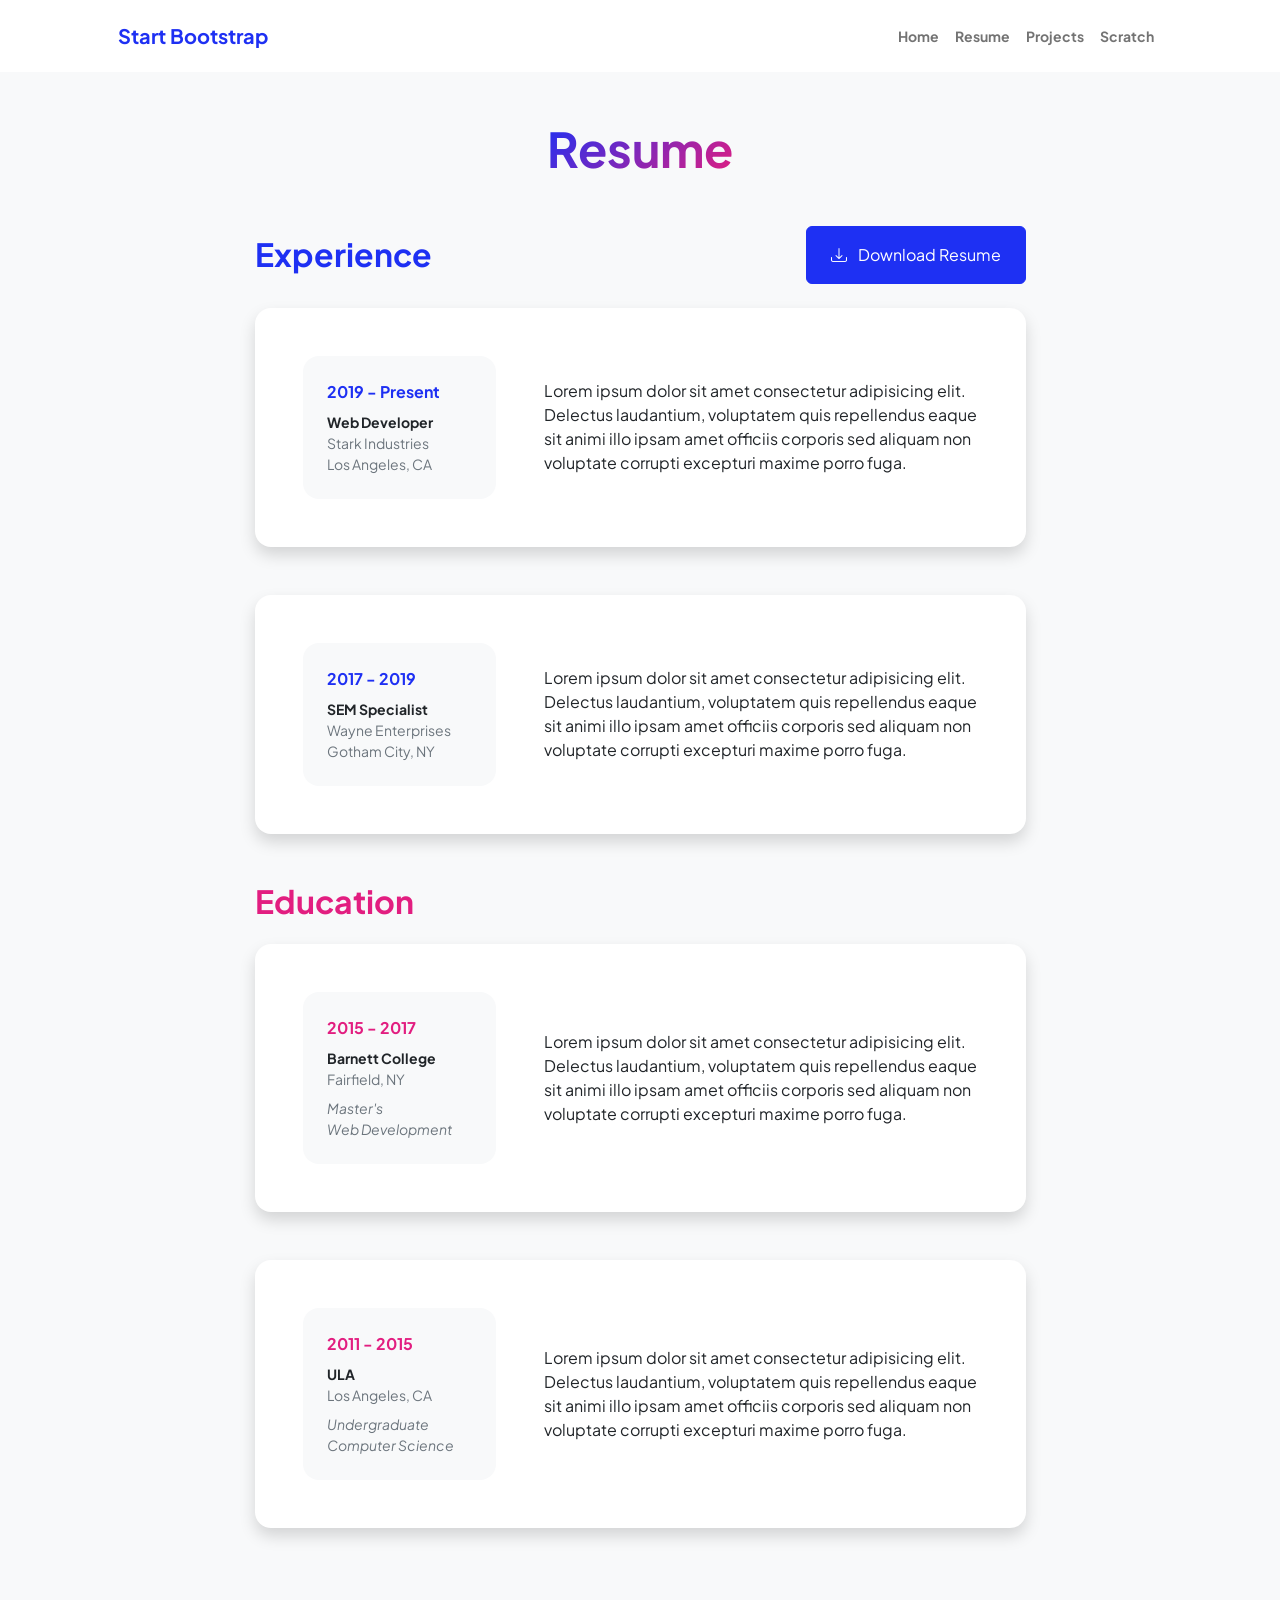
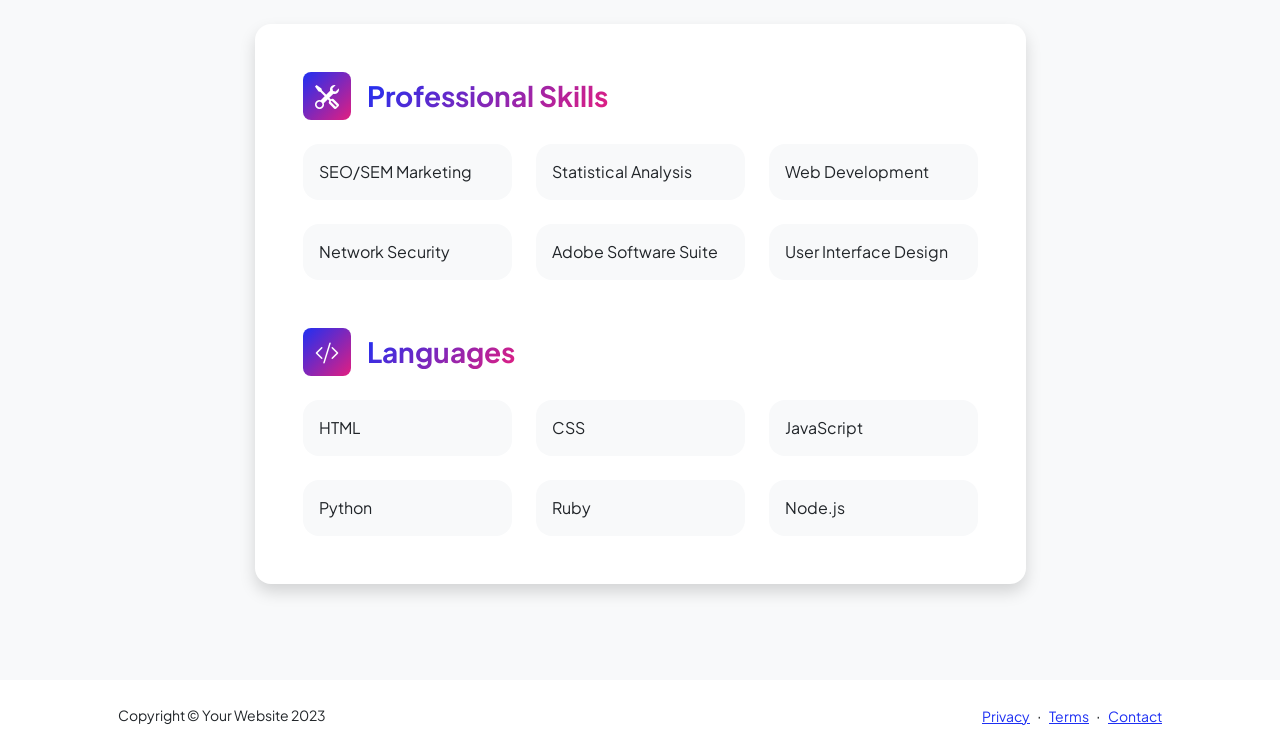
==== resume.html @ 66b20de0 "Add files via upload" ====
<!DOCTYPE html>
<html lang="en">
    <head>
        <meta charset="utf-8" />
        <meta name="viewport" content="width=device-width, initial-scale=1, shrink-to-fit=no" />
        <meta name="description" content="" />
        <meta name="author" content="" />
        <title>Personal - Start Bootstrap Template</title>
        <!-- Favicon-->
        <link rel="icon" type="image/x-icon" href="assets/favicon.ico" />
        <!-- Custom Google font-->
        <link rel="preconnect" href="https://fonts.googleapis.com" />
        <link rel="preconnect" href="https://fonts.gstatic.com" crossorigin />
        <link href="https://fonts.googleapis.com/css2?family=Plus+Jakarta+Sans:wght@100;200;300;400;500;600;700;800;900&amp;display=swap" rel="stylesheet" />
        <!-- Bootstrap icons-->
        <link href="https://cdn.jsdelivr.net/npm/bootstrap-icons@1.8.1/font/bootstrap-icons.css" rel="stylesheet" />
        <!-- Core theme CSS (includes Bootstrap)-->
        <link href="css/styles.css" rel="stylesheet" />
    </head>
    <body class="d-flex flex-column h-100 bg-light">
        <main class="flex-shrink-0">
            <!-- Navigation-->
            <nav class="navbar navbar-expand-lg navbar-light bg-white py-3">
                <div class="container px-5">
                    <a class="navbar-brand" href="index.html"><span class="fw-bolder text-primary">Start Bootstrap</span></a>
                    <button class="navbar-toggler" type="button" data-bs-toggle="collapse" data-bs-target="#navbarSupportedContent" aria-controls="navbarSupportedContent" aria-expanded="false" aria-label="Toggle navigation"><span class="navbar-toggler-icon"></span></button>
                    <div class="collapse navbar-collapse" id="navbarSupportedContent">
                        <ul class="navbar-nav ms-auto mb-2 mb-lg-0 small fw-bolder">
                            <li class="nav-item"><a class="nav-link" href="index.html">Home</a></li>
                            <li class="nav-item"><a class="nav-link" href="resume.html">Resume</a></li>
                            <li class="nav-item"><a class="nav-link" href="projects.html">Projects</a></li>
                            <li class="nav-item"><a class="nav-link" href="scratch.html">Scratch</a></li>
                        </ul>
                    </div>
                </div>
            </nav>
            <!-- Page Content-->
            <div class="container px-5 my-5">
                <div class="text-center mb-5">
                    <h1 class="display-5 fw-bolder mb-0"><span class="text-gradient d-inline">Resume</span></h1>
                </div>
                <div class="row gx-5 justify-content-center">
                    <div class="col-lg-11 col-xl-9 col-xxl-8">
                        <!-- Experience Section-->
                        <section>
                            <div class="d-flex align-items-center justify-content-between mb-4">
                                <h2 class="text-primary fw-bolder mb-0">Experience</h2>
                                <!-- Download resume button-->
                                <!-- Note: Set the link href target to a PDF file within your project-->
                                <a class="btn btn-primary px-4 py-3" href="#!">
                                    <div class="d-inline-block bi bi-download me-2"></div>
                                    Download Resume
                                </a>
                            </div>
                            <!-- Experience Card 1-->
                            <div class="card shadow border-0 rounded-4 mb-5">
                                <div class="card-body p-5">
                                    <div class="row align-items-center gx-5">
                                        <div class="col text-center text-lg-start mb-4 mb-lg-0">
                                            <div class="bg-light p-4 rounded-4">
                                                <div class="text-primary fw-bolder mb-2">2019 - Present</div>
                                                <div class="small fw-bolder">Web Developer</div>
                                                <div class="small text-muted">Stark Industries</div>
                                                <div class="small text-muted">Los Angeles, CA</div>
                                            </div>
                                        </div>
                                        <div class="col-lg-8"><div>Lorem ipsum dolor sit amet consectetur adipisicing elit. Delectus laudantium, voluptatem quis repellendus eaque sit animi illo ipsam amet officiis corporis sed aliquam non voluptate corrupti excepturi maxime porro fuga.</div></div>
                                    </div>
                                </div>
                            </div>
                            <!-- Experience Card 2-->
                            <div class="card shadow border-0 rounded-4 mb-5">
                                <div class="card-body p-5">
                                    <div class="row align-items-center gx-5">
                                        <div class="col text-center text-lg-start mb-4 mb-lg-0">
                                            <div class="bg-light p-4 rounded-4">
                                                <div class="text-primary fw-bolder mb-2">2017 - 2019</div>
                                                <div class="small fw-bolder">SEM Specialist</div>
                                                <div class="small text-muted">Wayne Enterprises</div>
                                                <div class="small text-muted">Gotham City, NY</div>
                                            </div>
                                        </div>
                                        <div class="col-lg-8"><div>Lorem ipsum dolor sit amet consectetur adipisicing elit. Delectus laudantium, voluptatem quis repellendus eaque sit animi illo ipsam amet officiis corporis sed aliquam non voluptate corrupti excepturi maxime porro fuga.</div></div>
                                    </div>
                                </div>
                            </div>
                        </section>
                        <!-- Education Section-->
                        <section>
                            <h2 class="text-secondary fw-bolder mb-4">Education</h2>
                            <!-- Education Card 1-->
                            <div class="card shadow border-0 rounded-4 mb-5">
                                <div class="card-body p-5">
                                    <div class="row align-items-center gx-5">
                                        <div class="col text-center text-lg-start mb-4 mb-lg-0">
                                            <div class="bg-light p-4 rounded-4">
                                                <div class="text-secondary fw-bolder mb-2">2015 - 2017</div>
                                                <div class="mb-2">
                                                    <div class="small fw-bolder">Barnett College</div>
                                                    <div class="small text-muted">Fairfield, NY</div>
                                                </div>
                                                <div class="fst-italic">
                                                    <div class="small text-muted">Master's</div>
                                                    <div class="small text-muted">Web Development</div>
                                                </div>
                                            </div>
                                        </div>
                                        <div class="col-lg-8"><div>Lorem ipsum dolor sit amet consectetur adipisicing elit. Delectus laudantium, voluptatem quis repellendus eaque sit animi illo ipsam amet officiis corporis sed aliquam non voluptate corrupti excepturi maxime porro fuga.</div></div>
                                    </div>
                                </div>
                            </div>
                            <!-- Education Card 2-->
                            <div class="card shadow border-0 rounded-4 mb-5">
                                <div class="card-body p-5">
                                    <div class="row align-items-center gx-5">
                                        <div class="col text-center text-lg-start mb-4 mb-lg-0">
                                            <div class="bg-light p-4 rounded-4">
                                                <div class="text-secondary fw-bolder mb-2">2011 - 2015</div>
                                                <div class="mb-2">
                                                    <div class="small fw-bolder">ULA</div>
                                                    <div class="small text-muted">Los Angeles, CA</div>
                                                </div>
                                                <div class="fst-italic">
                                                    <div class="small text-muted">Undergraduate</div>
                                                    <div class="small text-muted">Computer Science</div>
                                                </div>
                                            </div>
                                        </div>
                                        <div class="col-lg-8"><div>Lorem ipsum dolor sit amet consectetur adipisicing elit. Delectus laudantium, voluptatem quis repellendus eaque sit animi illo ipsam amet officiis corporis sed aliquam non voluptate corrupti excepturi maxime porro fuga.</div></div>
                                    </div>
                                </div>
                            </div>
                        </section>
                        <!-- Divider-->
                        <div class="pb-5"></div>
                        <!-- Skills Section-->
                        <section>
                            <!-- Skillset Card-->
                            <div class="card shadow border-0 rounded-4 mb-5">
                                <div class="card-body p-5">
                                    <!-- Professional skills list-->
                                    <div class="mb-5">
                                        <div class="d-flex align-items-center mb-4">
                                            <div class="feature bg-primary bg-gradient-primary-to-secondary text-white rounded-3 me-3"><i class="bi bi-tools"></i></div>
                                            <h3 class="fw-bolder mb-0"><span class="text-gradient d-inline">Professional Skills</span></h3>
                                        </div>
                                        <div class="row row-cols-1 row-cols-md-3 mb-4">
                                            <div class="col mb-4 mb-md-0"><div class="d-flex align-items-center bg-light rounded-4 p-3 h-100">SEO/SEM Marketing</div></div>
                                            <div class="col mb-4 mb-md-0"><div class="d-flex align-items-center bg-light rounded-4 p-3 h-100">Statistical Analysis</div></div>
                                            <div class="col"><div class="d-flex align-items-center bg-light rounded-4 p-3 h-100">Web Development</div></div>
                                        </div>
                                        <div class="row row-cols-1 row-cols-md-3">
                                            <div class="col mb-4 mb-md-0"><div class="d-flex align-items-center bg-light rounded-4 p-3 h-100">Network Security</div></div>
                                            <div class="col mb-4 mb-md-0"><div class="d-flex align-items-center bg-light rounded-4 p-3 h-100">Adobe Software Suite</div></div>
                                            <div class="col"><div class="d-flex align-items-center bg-light rounded-4 p-3 h-100">User Interface Design</div></div>
                                        </div>
                                    </div>
                                    <!-- Languages list-->
                                    <div class="mb-0">
                                        <div class="d-flex align-items-center mb-4">
                                            <div class="feature bg-primary bg-gradient-primary-to-secondary text-white rounded-3 me-3"><i class="bi bi-code-slash"></i></div>
                                            <h3 class="fw-bolder mb-0"><span class="text-gradient d-inline">Languages</span></h3>
                                        </div>
                                        <div class="row row-cols-1 row-cols-md-3 mb-4">
                                            <div class="col mb-4 mb-md-0"><div class="d-flex align-items-center bg-light rounded-4 p-3 h-100">HTML</div></div>
                                            <div class="col mb-4 mb-md-0"><div class="d-flex align-items-center bg-light rounded-4 p-3 h-100">CSS</div></div>
                                            <div class="col"><div class="d-flex align-items-center bg-light rounded-4 p-3 h-100">JavaScript</div></div>
                                        </div>
                                        <div class="row row-cols-1 row-cols-md-3">
                                            <div class="col mb-4 mb-md-0"><div class="d-flex align-items-center bg-light rounded-4 p-3 h-100">Python</div></div>
                                            <div class="col mb-4 mb-md-0"><div class="d-flex align-items-center bg-light rounded-4 p-3 h-100">Ruby</div></div>
                                            <div class="col"><div class="d-flex align-items-center bg-light rounded-4 p-3 h-100">Node.js</div></div>
                                        </div>
                                    </div>
                                </div>
                            </div>
                        </section>
                    </div>
                </div>
            </div>
        </main>
        <!-- Footer-->
        <footer class="bg-white py-4 mt-auto">
            <div class="container px-5">
                <div class="row align-items-center justify-content-between flex-column flex-sm-row">
                    <div class="col-auto"><div class="small m-0">Copyright &copy; Your Website 2023</div></div>
                    <div class="col-auto">
                        <a class="small" href="#!">Privacy</a>
                        <span class="mx-1">&middot;</span>
                        <a class="small" href="#!">Terms</a>
                        <span class="mx-1">&middot;</span>
                        <a class="small" href="#!">Contact</a>
                    </div>
                </div>
            </div>
        </footer>
        <!-- Bootstrap core JS-->
        <script src="https://cdn.jsdelivr.net/npm/bootstrap@5.2.3/dist/js/bootstrap.bundle.min.js"></script>
        <!-- Core theme JS-->
        <script src="js/scripts.js"></script>
    </body>
</html>
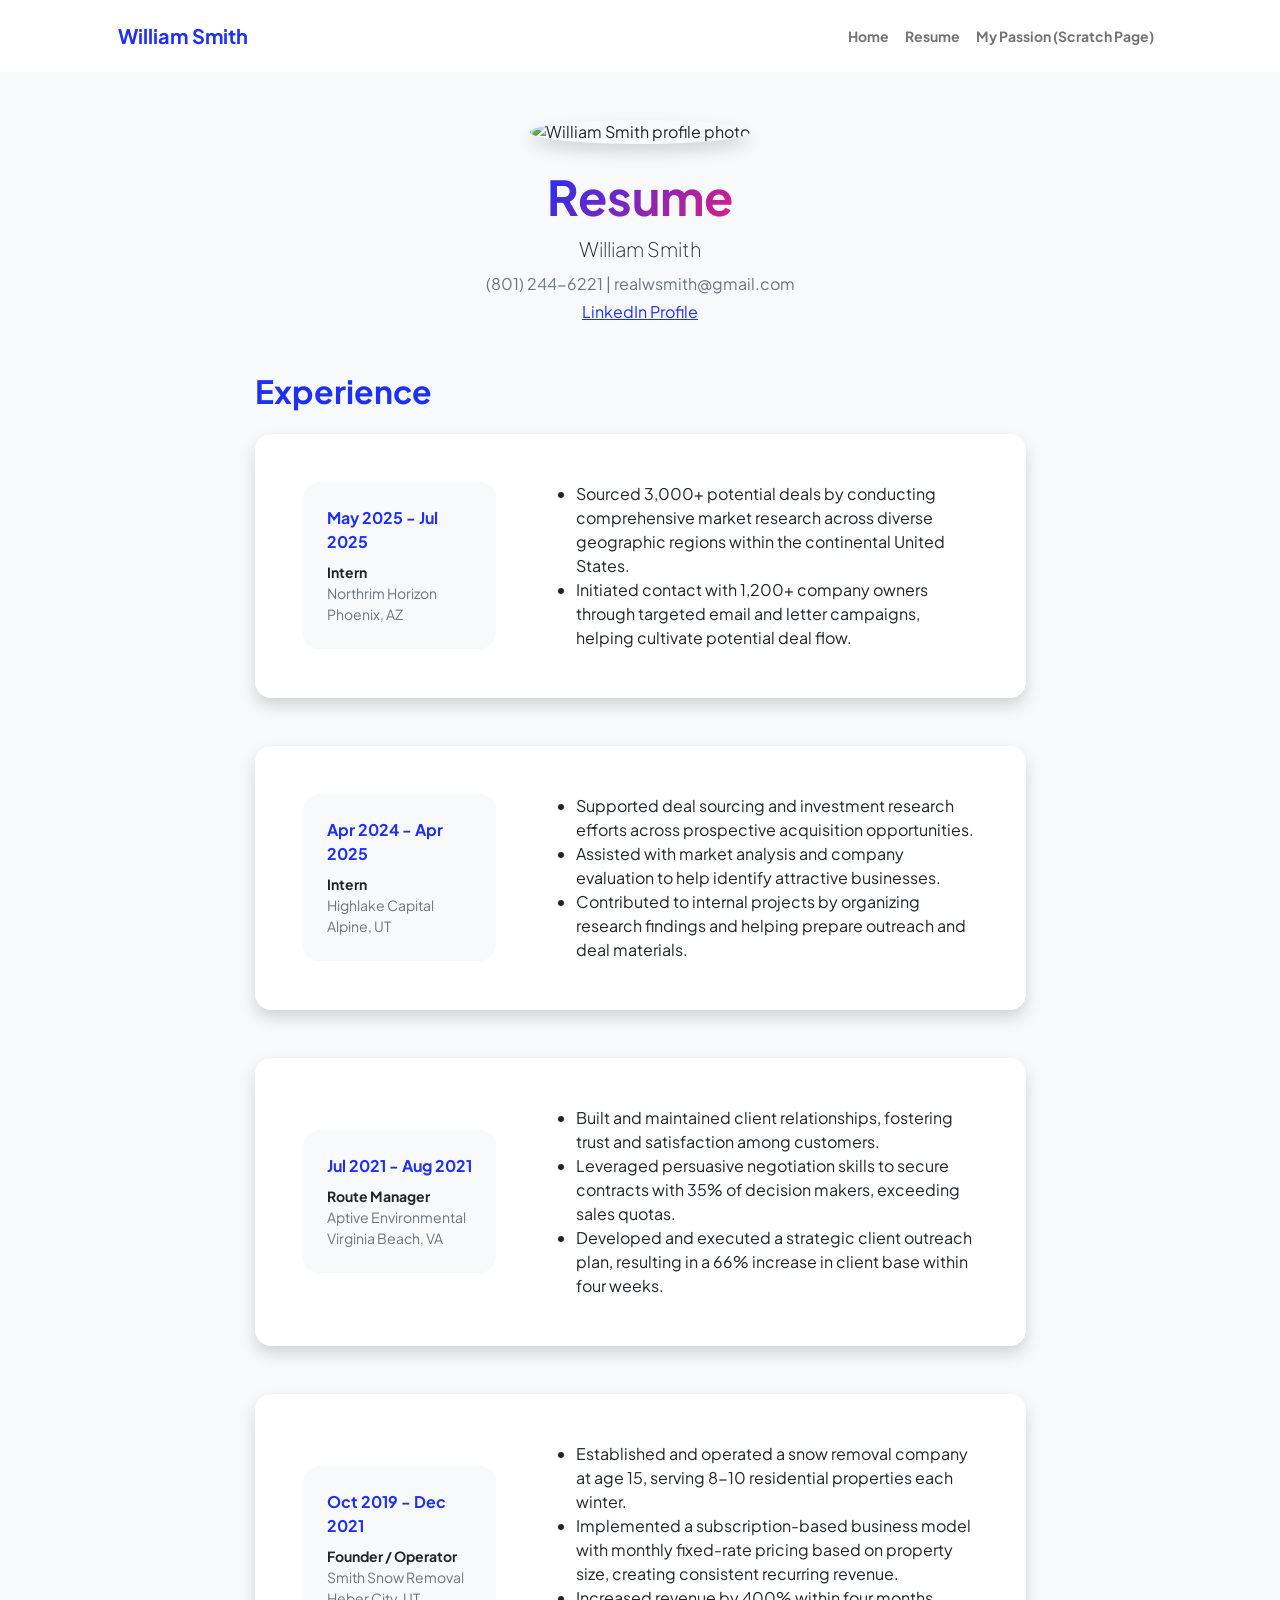
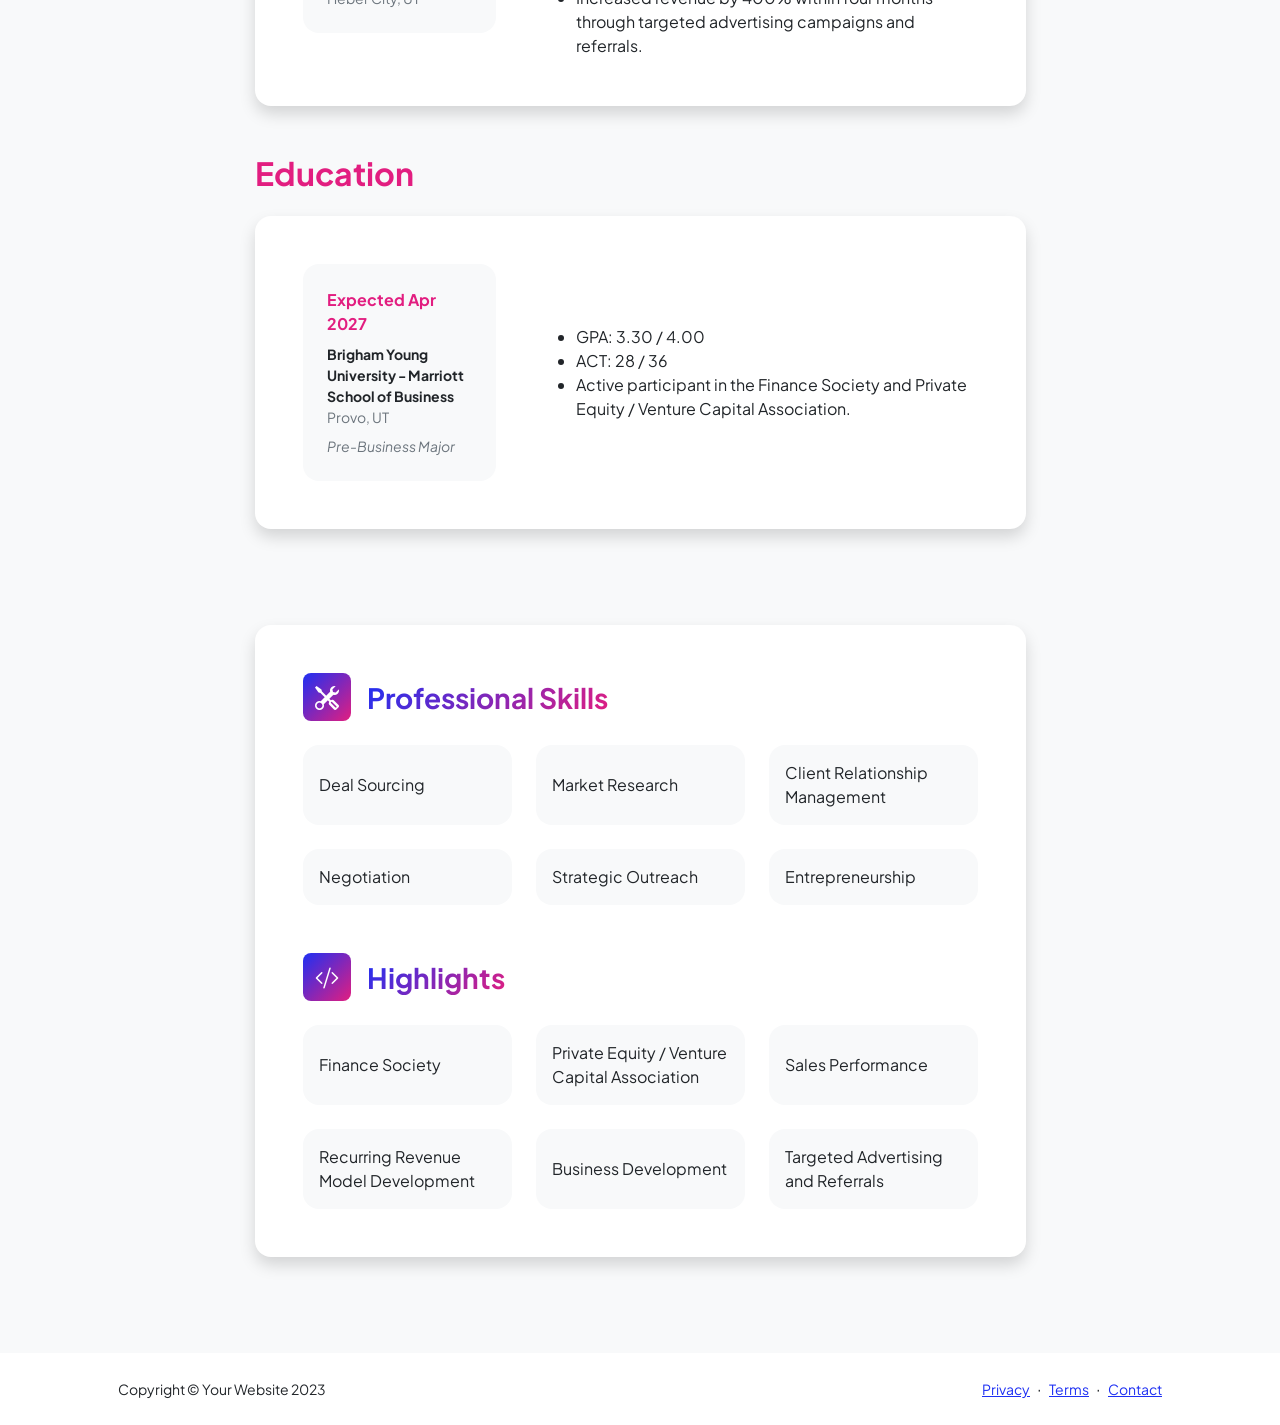
==== commit 063bd914: "Add files via upload" ====
--- a/resume.html
+++ b/resume.html
@@ -3,9 +3,9 @@
     <head>
         <meta charset="utf-8" />
         <meta name="viewport" content="width=device-width, initial-scale=1, shrink-to-fit=no" />
-        <meta name="description" content="" />
-        <meta name="author" content="" />
-        <title>Personal - Start Bootstrap Template</title>
+        <meta name="description" content="William Smith resume." />
+        <meta name="author" content="William Smith" />
+        <title>Resume | William Smith</title>
         <!-- Favicon-->
         <link rel="icon" type="image/x-icon" href="assets/favicon.ico" />
         <!-- Custom Google font-->
@@ -22,14 +22,13 @@
             <!-- Navigation-->
             <nav class="navbar navbar-expand-lg navbar-light bg-white py-3">
                 <div class="container px-5">
-                    <a class="navbar-brand" href="index.html"><span class="fw-bolder text-primary">Start Bootstrap</span></a>
+                    <a class="navbar-brand" href="index.html"><span class="fw-bolder text-primary">William Smith</span></a>
                     <button class="navbar-toggler" type="button" data-bs-toggle="collapse" data-bs-target="#navbarSupportedContent" aria-controls="navbarSupportedContent" aria-expanded="false" aria-label="Toggle navigation"><span class="navbar-toggler-icon"></span></button>
                     <div class="collapse navbar-collapse" id="navbarSupportedContent">
                         <ul class="navbar-nav ms-auto mb-2 mb-lg-0 small fw-bolder">
                             <li class="nav-item"><a class="nav-link" href="index.html">Home</a></li>
                             <li class="nav-item"><a class="nav-link" href="resume.html">Resume</a></li>
-                            <li class="nav-item"><a class="nav-link" href="projects.html">Projects</a></li>
-                            <li class="nav-item"><a class="nav-link" href="scratch.html">Scratch</a></li>
+                            <li class="nav-item"><a class="nav-link" href="scratch.html">My Passion (Scratch Page)</a></li>
                         </ul>
                     </div>
                 </div>
@@ -37,7 +36,16 @@
             <!-- Page Content-->
             <div class="container px-5 my-5">
                 <div class="text-center mb-5">
-                    <h1 class="display-5 fw-bolder mb-0"><span class="text-gradient d-inline">Resume</span></h1>
+                    <img
+                        class="img-fluid rounded-circle shadow mb-4"
+                        src="https://media.licdn.com/dms/image/v2/D5603AQGjdgOnUlJ26w/profile-displayphoto-crop_800_800/B56ZeQ8AMgH8AM-/0/1750483340731?e=1778112000&v=beta&t=AueSt2bYoEm3rmqE5y8wKogE4wIsLkuZDr__BNz2hjQ"
+                        alt="William Smith profile photo"
+                        style="width: 180px; height: 180px; object-fit: cover;"
+                    />
+                    <h1 class="display-5 fw-bolder mb-2"><span class="text-gradient d-inline">Resume</span></h1>
+                    <p class="lead fw-light mb-2">William Smith</p>
+                    <p class="text-muted mb-1">(801) 244-6221 | realwsmith@gmail.com</p>
+                    <p class="mb-0"><a href="https://www.linkedin.com/in/william-smithh/" target="_blank" rel="noopener noreferrer">LinkedIn Profile</a></p>
                 </div>
                 <div class="row gx-5 justify-content-center">
                     <div class="col-lg-11 col-xl-9 col-xxl-8">
@@ -45,42 +53,87 @@
                         <section>
                             <div class="d-flex align-items-center justify-content-between mb-4">
                                 <h2 class="text-primary fw-bolder mb-0">Experience</h2>
-                                <!-- Download resume button-->
-                                <!-- Note: Set the link href target to a PDF file within your project-->
-                                <a class="btn btn-primary px-4 py-3" href="#!">
-                                    <div class="d-inline-block bi bi-download me-2"></div>
-                                    Download Resume
-                                </a>
-                            </div>
-                            <!-- Experience Card 1-->
-                            <div class="card shadow border-0 rounded-4 mb-5">
-                                <div class="card-body p-5">
-                                    <div class="row align-items-center gx-5">
-                                        <div class="col text-center text-lg-start mb-4 mb-lg-0">
-                                            <div class="bg-light p-4 rounded-4">
-                                                <div class="text-primary fw-bolder mb-2">2019 - Present</div>
-                                                <div class="small fw-bolder">Web Developer</div>
-                                                <div class="small text-muted">Stark Industries</div>
-                                                <div class="small text-muted">Los Angeles, CA</div>
-                                            </div>
-                                        </div>
-                                        <div class="col-lg-8"><div>Lorem ipsum dolor sit amet consectetur adipisicing elit. Delectus laudantium, voluptatem quis repellendus eaque sit animi illo ipsam amet officiis corporis sed aliquam non voluptate corrupti excepturi maxime porro fuga.</div></div>
-                                    </div>
-                                </div>
-                            </div>
-                            <!-- Experience Card 2-->
-                            <div class="card shadow border-0 rounded-4 mb-5">
-                                <div class="card-body p-5">
-                                    <div class="row align-items-center gx-5">
-                                        <div class="col text-center text-lg-start mb-4 mb-lg-0">
-                                            <div class="bg-light p-4 rounded-4">
-                                                <div class="text-primary fw-bolder mb-2">2017 - 2019</div>
-                                                <div class="small fw-bolder">SEM Specialist</div>
-                                                <div class="small text-muted">Wayne Enterprises</div>
-                                                <div class="small text-muted">Gotham City, NY</div>
-                                            </div>
-                                        </div>
-                                        <div class="col-lg-8"><div>Lorem ipsum dolor sit amet consectetur adipisicing elit. Delectus laudantium, voluptatem quis repellendus eaque sit animi illo ipsam amet officiis corporis sed aliquam non voluptate corrupti excepturi maxime porro fuga.</div></div>
+                            </div>
+                            <div class="card shadow border-0 rounded-4 mb-5">
+                                <div class="card-body p-5">
+                                    <div class="row align-items-center gx-5">
+                                        <div class="col text-center text-lg-start mb-4 mb-lg-0">
+                                            <div class="bg-light p-4 rounded-4">
+                                                <div class="text-primary fw-bolder mb-2">May 2025 - Jul 2025</div>
+                                                <div class="small fw-bolder">Intern</div>
+                                                <div class="small text-muted">Northrim Horizon</div>
+                                                <div class="small text-muted">Phoenix, AZ</div>
+                                            </div>
+                                        </div>
+                                        <div class="col-lg-8">
+                                            <ul class="mb-0">
+                                                <li>Sourced 3,000+ potential deals by conducting comprehensive market research across diverse geographic regions within the continental United States.</li>
+                                                <li>Initiated contact with 1,200+ company owners through targeted email and letter campaigns, helping cultivate potential deal flow.</li>
+                                            </ul>
+                                        </div>
+                                    </div>
+                                </div>
+                            </div>
+                            <div class="card shadow border-0 rounded-4 mb-5">
+                                <div class="card-body p-5">
+                                    <div class="row align-items-center gx-5">
+                                        <div class="col text-center text-lg-start mb-4 mb-lg-0">
+                                            <div class="bg-light p-4 rounded-4">
+                                                <div class="text-primary fw-bolder mb-2">Apr 2024 - Apr 2025</div>
+                                                <div class="small fw-bolder">Intern</div>
+                                                <div class="small text-muted">Highlake Capital</div>
+                                                <div class="small text-muted">Alpine, UT</div>
+                                            </div>
+                                        </div>
+                                        <div class="col-lg-8">
+                                            <ul class="mb-0">
+                                                <li>Supported deal sourcing and investment research efforts across prospective acquisition opportunities.</li>
+                                                <li>Assisted with market analysis and company evaluation to help identify attractive businesses.</li>
+                                                <li>Contributed to internal projects by organizing research findings and helping prepare outreach and deal materials.</li>
+                                            </ul>
+                                        </div>
+                                    </div>
+                                </div>
+                            </div>
+                            <div class="card shadow border-0 rounded-4 mb-5">
+                                <div class="card-body p-5">
+                                    <div class="row align-items-center gx-5">
+                                        <div class="col text-center text-lg-start mb-4 mb-lg-0">
+                                            <div class="bg-light p-4 rounded-4">
+                                                <div class="text-primary fw-bolder mb-2">Jul 2021 - Aug 2021</div>
+                                                <div class="small fw-bolder">Route Manager</div>
+                                                <div class="small text-muted">Aptive Environmental</div>
+                                                <div class="small text-muted">Virginia Beach, VA</div>
+                                            </div>
+                                        </div>
+                                        <div class="col-lg-8">
+                                            <ul class="mb-0">
+                                                <li>Built and maintained client relationships, fostering trust and satisfaction among customers.</li>
+                                                <li>Leveraged persuasive negotiation skills to secure contracts with 35% of decision makers, exceeding sales quotas.</li>
+                                                <li>Developed and executed a strategic client outreach plan, resulting in a 66% increase in client base within four weeks.</li>
+                                            </ul>
+                                        </div>
+                                    </div>
+                                </div>
+                            </div>
+                            <div class="card shadow border-0 rounded-4 mb-5">
+                                <div class="card-body p-5">
+                                    <div class="row align-items-center gx-5">
+                                        <div class="col text-center text-lg-start mb-4 mb-lg-0">
+                                            <div class="bg-light p-4 rounded-4">
+                                                <div class="text-primary fw-bolder mb-2">Oct 2019 - Dec 2021</div>
+                                                <div class="small fw-bolder">Founder / Operator</div>
+                                                <div class="small text-muted">Smith Snow Removal</div>
+                                                <div class="small text-muted">Heber City, UT</div>
+                                            </div>
+                                        </div>
+                                        <div class="col-lg-8">
+                                            <ul class="mb-0">
+                                                <li>Established and operated a snow removal company at age 15, serving 8-10 residential properties each winter.</li>
+                                                <li>Implemented a subscription-based business model with monthly fixed-rate pricing based on property size, creating consistent recurring revenue.</li>
+                                                <li>Increased revenue by 400% within four months through targeted advertising campaigns and referrals.</li>
+                                            </ul>
+                                        </div>
                                     </div>
                                 </div>
                             </div>
@@ -88,45 +141,28 @@
                         <!-- Education Section-->
                         <section>
                             <h2 class="text-secondary fw-bolder mb-4">Education</h2>
-                            <!-- Education Card 1-->
-                            <div class="card shadow border-0 rounded-4 mb-5">
-                                <div class="card-body p-5">
-                                    <div class="row align-items-center gx-5">
-                                        <div class="col text-center text-lg-start mb-4 mb-lg-0">
-                                            <div class="bg-light p-4 rounded-4">
-                                                <div class="text-secondary fw-bolder mb-2">2015 - 2017</div>
+                            <div class="card shadow border-0 rounded-4 mb-5">
+                                <div class="card-body p-5">
+                                    <div class="row align-items-center gx-5">
+                                        <div class="col text-center text-lg-start mb-4 mb-lg-0">
+                                            <div class="bg-light p-4 rounded-4">
+                                                <div class="text-secondary fw-bolder mb-2">Expected Apr 2027</div>
                                                 <div class="mb-2">
-                                                    <div class="small fw-bolder">Barnett College</div>
-                                                    <div class="small text-muted">Fairfield, NY</div>
+                                                    <div class="small fw-bolder">Brigham Young University - Marriott School of Business</div>
+                                                    <div class="small text-muted">Provo, UT</div>
                                                 </div>
                                                 <div class="fst-italic">
-                                                    <div class="small text-muted">Master's</div>
-                                                    <div class="small text-muted">Web Development</div>
+                                                    <div class="small text-muted">Pre-Business Major</div>
                                                 </div>
                                             </div>
                                         </div>
-                                        <div class="col-lg-8"><div>Lorem ipsum dolor sit amet consectetur adipisicing elit. Delectus laudantium, voluptatem quis repellendus eaque sit animi illo ipsam amet officiis corporis sed aliquam non voluptate corrupti excepturi maxime porro fuga.</div></div>
-                                    </div>
-                                </div>
-                            </div>
-                            <!-- Education Card 2-->
-                            <div class="card shadow border-0 rounded-4 mb-5">
-                                <div class="card-body p-5">
-                                    <div class="row align-items-center gx-5">
-                                        <div class="col text-center text-lg-start mb-4 mb-lg-0">
-                                            <div class="bg-light p-4 rounded-4">
-                                                <div class="text-secondary fw-bolder mb-2">2011 - 2015</div>
-                                                <div class="mb-2">
-                                                    <div class="small fw-bolder">ULA</div>
-                                                    <div class="small text-muted">Los Angeles, CA</div>
-                                                </div>
-                                                <div class="fst-italic">
-                                                    <div class="small text-muted">Undergraduate</div>
-                                                    <div class="small text-muted">Computer Science</div>
-                                                </div>
-                                            </div>
-                                        </div>
-                                        <div class="col-lg-8"><div>Lorem ipsum dolor sit amet consectetur adipisicing elit. Delectus laudantium, voluptatem quis repellendus eaque sit animi illo ipsam amet officiis corporis sed aliquam non voluptate corrupti excepturi maxime porro fuga.</div></div>
+                                        <div class="col-lg-8">
+                                            <ul class="mb-0">
+                                                <li>GPA: 3.30 / 4.00</li>
+                                                <li>ACT: 28 / 36</li>
+                                                <li>Active participant in the Finance Society and Private Equity / Venture Capital Association.</li>
+                                            </ul>
+                                        </div>
                                     </div>
                                 </div>
                             </div>
@@ -135,41 +171,38 @@
                         <div class="pb-5"></div>
                         <!-- Skills Section-->
                         <section>
-                            <!-- Skillset Card-->
-                            <div class="card shadow border-0 rounded-4 mb-5">
-                                <div class="card-body p-5">
-                                    <!-- Professional skills list-->
+                            <div class="card shadow border-0 rounded-4 mb-5">
+                                <div class="card-body p-5">
                                     <div class="mb-5">
                                         <div class="d-flex align-items-center mb-4">
                                             <div class="feature bg-primary bg-gradient-primary-to-secondary text-white rounded-3 me-3"><i class="bi bi-tools"></i></div>
                                             <h3 class="fw-bolder mb-0"><span class="text-gradient d-inline">Professional Skills</span></h3>
                                         </div>
                                         <div class="row row-cols-1 row-cols-md-3 mb-4">
-                                            <div class="col mb-4 mb-md-0"><div class="d-flex align-items-center bg-light rounded-4 p-3 h-100">SEO/SEM Marketing</div></div>
-                                            <div class="col mb-4 mb-md-0"><div class="d-flex align-items-center bg-light rounded-4 p-3 h-100">Statistical Analysis</div></div>
-                                            <div class="col"><div class="d-flex align-items-center bg-light rounded-4 p-3 h-100">Web Development</div></div>
+                                            <div class="col mb-4 mb-md-0"><div class="d-flex align-items-center bg-light rounded-4 p-3 h-100">Deal Sourcing</div></div>
+                                            <div class="col mb-4 mb-md-0"><div class="d-flex align-items-center bg-light rounded-4 p-3 h-100">Market Research</div></div>
+                                            <div class="col"><div class="d-flex align-items-center bg-light rounded-4 p-3 h-100">Client Relationship Management</div></div>
                                         </div>
                                         <div class="row row-cols-1 row-cols-md-3">
-                                            <div class="col mb-4 mb-md-0"><div class="d-flex align-items-center bg-light rounded-4 p-3 h-100">Network Security</div></div>
-                                            <div class="col mb-4 mb-md-0"><div class="d-flex align-items-center bg-light rounded-4 p-3 h-100">Adobe Software Suite</div></div>
-                                            <div class="col"><div class="d-flex align-items-center bg-light rounded-4 p-3 h-100">User Interface Design</div></div>
-                                        </div>
-                                    </div>
-                                    <!-- Languages list-->
+                                            <div class="col mb-4 mb-md-0"><div class="d-flex align-items-center bg-light rounded-4 p-3 h-100">Negotiation</div></div>
+                                            <div class="col mb-4 mb-md-0"><div class="d-flex align-items-center bg-light rounded-4 p-3 h-100">Strategic Outreach</div></div>
+                                            <div class="col"><div class="d-flex align-items-center bg-light rounded-4 p-3 h-100">Entrepreneurship</div></div>
+                                        </div>
+                                    </div>
                                     <div class="mb-0">
                                         <div class="d-flex align-items-center mb-4">
                                             <div class="feature bg-primary bg-gradient-primary-to-secondary text-white rounded-3 me-3"><i class="bi bi-code-slash"></i></div>
-                                            <h3 class="fw-bolder mb-0"><span class="text-gradient d-inline">Languages</span></h3>
+                                            <h3 class="fw-bolder mb-0"><span class="text-gradient d-inline">Highlights</span></h3>
                                         </div>
                                         <div class="row row-cols-1 row-cols-md-3 mb-4">
-                                            <div class="col mb-4 mb-md-0"><div class="d-flex align-items-center bg-light rounded-4 p-3 h-100">HTML</div></div>
-                                            <div class="col mb-4 mb-md-0"><div class="d-flex align-items-center bg-light rounded-4 p-3 h-100">CSS</div></div>
-                                            <div class="col"><div class="d-flex align-items-center bg-light rounded-4 p-3 h-100">JavaScript</div></div>
+                                            <div class="col mb-4 mb-md-0"><div class="d-flex align-items-center bg-light rounded-4 p-3 h-100">Finance Society</div></div>
+                                            <div class="col mb-4 mb-md-0"><div class="d-flex align-items-center bg-light rounded-4 p-3 h-100">Private Equity / Venture Capital Association</div></div>
+                                            <div class="col"><div class="d-flex align-items-center bg-light rounded-4 p-3 h-100">Sales Performance</div></div>
                                         </div>
                                         <div class="row row-cols-1 row-cols-md-3">
-                                            <div class="col mb-4 mb-md-0"><div class="d-flex align-items-center bg-light rounded-4 p-3 h-100">Python</div></div>
-                                            <div class="col mb-4 mb-md-0"><div class="d-flex align-items-center bg-light rounded-4 p-3 h-100">Ruby</div></div>
-                                            <div class="col"><div class="d-flex align-items-center bg-light rounded-4 p-3 h-100">Node.js</div></div>
+                                            <div class="col mb-4 mb-md-0"><div class="d-flex align-items-center bg-light rounded-4 p-3 h-100">Recurring Revenue Model Development</div></div>
+                                            <div class="col mb-4 mb-md-0"><div class="d-flex align-items-center bg-light rounded-4 p-3 h-100">Business Development</div></div>
+                                            <div class="col"><div class="d-flex align-items-center bg-light rounded-4 p-3 h-100">Targeted Advertising and Referrals</div></div>
                                         </div>
                                     </div>
                                 </div>
